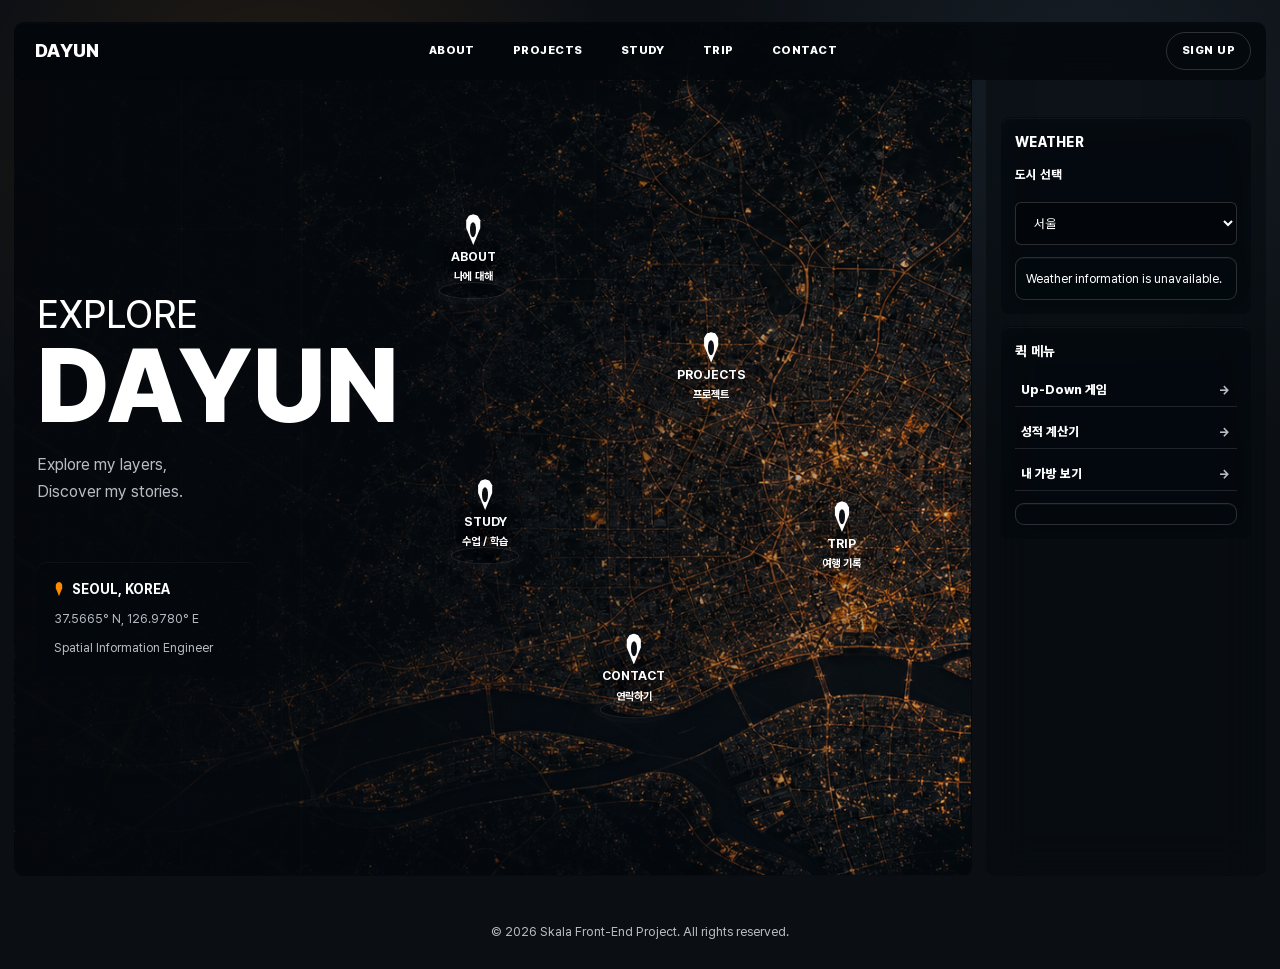
==== html/index.html @ 9f19bc85 "CSS 캐시 갱신 파라미터 추가" ====
<!DOCTYPE html>
<html lang="ko">
<head>
    <meta charset="UTF-8">
    <meta name="viewport" content="width=device-width, initial-scale=1.0">
    <link rel="stylesheet" href="../css/style.css?v=8799a0e">
    <script src="../script/upDown.js" defer></script>
    <script src="../script/grade.js" defer></script>
    <script src="../script/bag.js" defer></script>
    <script type="module" src="../script/realtimeInfo.js"></script>
    <script src="../script/navigation.js" defer></script>
    <title>Welcome SKALA | My Portal</title> <!-- 브라우저 타이틀 -->

</head>
<body class="home-page">

    <nav class="site-nav">
        <a href="index.html" class="brand" data-route>DAYUN</a>
        <div class="nav-center">
            <a href="myProfile.html" data-route>ABOUT</a>
            <a href="myHoliday.html" data-route>PROJECTS</a>
            <a href="myClass.html" data-route>STUDY</a>
            <a href="myTrip.html" data-route>TRIP</a>
            <a href="signUp.html" data-route>CONTACT</a>
        </div>
        <a href="signUp.html" class="signup-link" data-route>SIGN UP</a>
    </nav>

    <div class="portal-container explore-layout">
        <main class="explore-hero">
            <section class="hero-copy" aria-label="Explore DAYUN">
                <p class="kicker">EXPLORE</p>
                <h1>DAYUN</h1>
                <p class="welcome-text">Explore my layers,<br>Discover my stories.</p>
                <div class="location-card">
                    <strong>SEOUL, KOREA</strong>
                    <span>37.5665° N, 126.9780° E</span>
                    <small>Spatial Information Engineer</small>
                </div>
            </section>

            <section class="map-stage" aria-label="Navigation map">
                <a href="myProfile.html" class="map-pin pin-about" data-route>
                    <span class="pin-dot"></span>
                    <strong>ABOUT</strong>
                    <small>나에 대해</small>
                </a>
                <a href="myHoliday.html" class="map-pin pin-projects" data-route>
                    <span class="pin-dot"></span>
                    <strong>PROJECTS</strong>
                    <small>프로젝트</small>
                </a>
                <a href="myClass.html" class="map-pin pin-study" data-route>
                    <span class="pin-dot"></span>
                    <strong>STUDY</strong>
                    <small>수업 / 학습</small>
                </a>
                <a href="myTrip.html" class="map-pin pin-trip" data-route>
                    <span class="pin-dot"></span>
                    <strong>TRIP</strong>
                    <small>여행 기록</small>
                </a>
                <a href="signUp.html" class="map-pin pin-contact" data-route>
                    <span class="pin-dot"></span>
                    <strong>CONTACT</strong>
                    <small>연락하기</small>
                </a>
            </section>
        </main>

        <aside class="explore-panel">
            <section class="tool-section">
                <h2>WEATHER</h2>
                <label for="city-select">도시 선택</label>
                <select id="city-select">
                    <option value="seoul">서울</option>
                    <option value="busan">부산</option>
                    <option value="jeju">제주</option>
                </select>
                <div id="weather-box" class="mini-box">도시를 선택하면 날씨 정보가 표시됩니다.</div>
            </section>

            <section class="tool-section">
                <h2>퀵 메뉴</h2>
                <button type="button" id="startUpDown">Up-Down 게임</button>
                <button type="button" id="startGrade">성적 계산기</button>
                <button type="button" id="showBag">내 가방 보기</button>
                <div id="bag-box" class="mini-box"></div>
            </section>
        </aside>
    </div>

    <div class="route-overlay" id="routeOverlay" aria-hidden="true">
        <div class="radar">
            <span></span>
        </div>
        <p id="routeStatus">Locating...</p>
        <small>GPS 37.5665° N / 126.9780° E</small>
    </div>

    <!-- 푸터 영역 -->
    <footer>
        <p>© 2026 Skala Front-End Project. All rights reserved.</p>
    </footer>

</body>
</html>
---- css/style.css ----
@import url("../html/font/pretendard.css");

:root {
    --sk-red: #ea002c;
    --sk-orange: #ff7a00;
    --sk-deep: #2b1b1f;
    --sk-ink: #1f2937;
    --sk-muted: #64748b;
    --sk-bg: #f7f8fb;
    --sk-panel: #ffffff;
    --sk-line: #e5e7eb;
    --sk-soft-red: #fff1f3;
    --sk-soft-orange: #fff7ed;
    --shadow: 0 16px 35px rgba(31, 41, 55, 0.10);
}

/* Explore DAYUN theme */
:root {
    --bg: #0B0F14;
    --text: #FFFFFF;
    --muted: #B8BCC4;
    --accent: #FF8A00;
    --panel: rgba(10, 16, 22, 0.72);
    --line: rgba(255, 255, 255, 0.16);
    --soft-line: rgba(255, 255, 255, 0.08);
    --sk-red: #FF8A00;
    --sk-orange: #FF8A00;
    --sk-deep: #FFFFFF;
    --sk-ink: #FFFFFF;
    --sk-muted: #B8BCC4;
    --sk-bg: #0B0F14;
    --sk-panel: rgba(10, 16, 22, 0.82);
    --sk-line: rgba(255, 255, 255, 0.14);
    --sk-soft-red: rgba(255, 138, 0, 0.12);
    --sk-soft-orange: rgba(255, 138, 0, 0.08);
    --shadow: 0 24px 70px rgba(0, 0, 0, 0.42);
}

body {
    min-height: 100vh;
    color: var(--text);
    background:
        radial-gradient(circle at 22% 18%, rgba(255, 138, 0, 0.12), transparent 28%),
        radial-gradient(circle at 85% 10%, rgba(120, 160, 190, 0.10), transparent 28%),
        var(--bg);
}

body::before {
    content: "";
    position: fixed;
    inset: 0;
    z-index: -1;
    pointer-events: none;
    opacity: 0.32;
    background-image:
        linear-gradient(rgba(255, 255, 255, 0.035) 1px, transparent 1px),
        linear-gradient(90deg, rgba(255, 255, 255, 0.035) 1px, transparent 1px);
    background-size: 62px 62px;
    mask-image: radial-gradient(circle at center, black, transparent 78%);
}

header p,
.subtitle,
.section-desc,
.welcome-text,
.welcome-msg,
.profile-job,
.info-list,
.holiday-list p,
.shortcut-card p {
    color: var(--muted);
}

h1,
h2,
h3,
h4,
label,
.form-label,
legend {
    color: var(--text);
}

h1 {
    border-bottom-color: var(--accent);
    background: rgba(255, 255, 255, 0.04);
}

h2 {
    border-left-color: var(--accent);
    border-bottom-color: var(--line);
    background: rgba(255, 255, 255, 0.03);
}

a,
a:hover,
a:focus-visible {
    color: var(--accent);
}

main,
section,
form,
.card,
.container,
.table-container,
fieldset,
.info-box,
.result-card {
    color: var(--text);
    border-color: var(--line);
    background: var(--panel);
    backdrop-filter: blur(18px);
}

input[type="text"],
input[type="password"],
input[type="tel"],
select,
textarea {
    color: var(--text);
    border-color: var(--line);
    background: rgba(0, 0, 0, 0.28);
}

input::placeholder,
textarea::placeholder {
    color: rgba(184, 188, 196, 0.72);
}

input:focus,
select:focus,
textarea:focus,
a:focus-visible,
button:focus-visible {
    outline: 3px solid rgba(255, 138, 0, 0.26);
    border-color: var(--accent);
}

td,
.time-col,
.routine-ready,
.routine-review,
.lunch-break,
.dinner-break,
.sport-1,
.sport-2,
.sport-3,
.sport-4,
.sport-5,
.class-pro,
.class-web,
.class-py,
.class-obj,
.class-front,
.ai-class,
.study-night,
.result-list div,
.media-wrapper,
.trip-card,
.holiday-list li,
.mini-box {
    color: var(--text);
    border-color: var(--line);
    background: rgba(255, 255, 255, 0.055);
}

th,
.pw-toggle,
input[type="submit"],
.btn-home,
.tool-section button {
    background: linear-gradient(135deg, var(--accent), #ffb156);
}

input[type="reset"],
.back-btn,
.back-link a {
    color: var(--accent);
    border-color: rgba(255, 138, 0, 0.36);
    background: rgba(255, 255, 255, 0.04);
}

.home-page {
    overflow-x: hidden;
}

.home-page header {
    display: none;
}

.site-nav {
    position: fixed;
    top: 22px;
    left: 50%;
    z-index: 30;
    display: grid;
    grid-template-columns: auto 1fr auto;
    align-items: center;
    width: min(1200px, calc(100% - 32px));
    min-height: 64px;
    padding: 0 18px 0 24px;
    border: 1px solid var(--line);
    border-radius: 14px;
    background: rgba(5, 9, 13, 0.76);
    box-shadow: 0 18px 60px rgba(0, 0, 0, 0.38);
    backdrop-filter: blur(20px);
    transform: translateX(-50%);
}

.brand {
    color: var(--text);
    font-size: 1.35rem;
    font-weight: 850;
    letter-spacing: 0.02em;
}

.nav-center {
    display: flex;
    justify-content: center;
    gap: clamp(18px, 4vw, 48px);
}

.nav-center a,
.signup-link {
    color: var(--text);
    font-size: 0.82rem;
    font-weight: 850;
    letter-spacing: 0.04em;
}

.signup-link {
    padding: 10px 18px;
    border: 1px solid var(--line);
    border-radius: 999px;
}

.brand:hover,
.brand:focus-visible,
.nav-center a:hover,
.nav-center a:focus-visible,
.signup-link:hover,
.signup-link:focus-visible {
    color: var(--accent);
    text-decoration: none;
}

.explore-layout {
    width: min(1200px, calc(100% - 32px));
    min-height: calc(100vh - 48px);
    margin-top: 24px;
    display: grid;
    grid-template-columns: minmax(0, 1fr) 280px;
    gap: 18px;
    align-items: stretch;
}

.explore-hero {
    position: relative;
    display: grid;
    grid-template-columns: minmax(260px, 0.72fr) minmax(420px, 1fr);
    gap: 20px;
    min-height: 760px;
    margin-top: 0;
    padding: 112px 28px 28px;
    overflow: hidden;
    border: 1px solid var(--line);
    border-radius: 16px;
    background:
        linear-gradient(90deg, rgba(11, 15, 20, 0.98) 0%, rgba(11, 15, 20, 0.72) 42%, rgba(11, 15, 20, 0.18) 100%),
        radial-gradient(circle at 70% 52%, rgba(255, 138, 0, 0.28), transparent 18%),
        radial-gradient(circle at 58% 34%, rgba(255, 255, 255, 0.16), transparent 2px),
        radial-gradient(circle at 64% 58%, rgba(255, 255, 255, 0.14), transparent 2px),
        radial-gradient(circle at 82% 44%, rgba(255, 255, 255, 0.12), transparent 2px),
        linear-gradient(28deg, transparent 47%, rgba(255, 138, 0, 0.18) 48%, transparent 49%),
        linear-gradient(138deg, transparent 48%, rgba(255, 255, 255, 0.09) 49%, transparent 50%),
        #070b0f;
    box-shadow: var(--shadow);
}

.explore-hero::before {
    content: "";
    position: absolute;
    inset: 0;
    opacity: 0.38;
    background-image:
        linear-gradient(32deg, transparent 0 48%, rgba(255, 255, 255, 0.09) 49%, transparent 51%),
        linear-gradient(112deg, transparent 0 48%, rgba(255, 138, 0, 0.12) 49%, transparent 51%),
        radial-gradient(circle at 68% 52%, rgba(255, 138, 0, 0.18) 0 1px, transparent 2px);
    background-size: 180px 130px, 220px 160px, 28px 28px;
}

.hero-copy,
.map-stage {
    position: relative;
    z-index: 1;
}

.hero-copy {
    align-self: center;
}

.kicker {
    margin: 0 0 4px;
    color: var(--text);
    font-size: clamp(2rem, 4vw, 3.1rem);
    line-height: 1;
}

.hero-copy h1 {
    display: block;
    margin: 0 0 22px;
    padding: 0;
    font-size: clamp(4rem, 9vw, 7.3rem);
    line-height: 0.92;
    border: 0;
    background: transparent;
}

.hero-copy .welcome-text {
    margin-bottom: 76px;
    font-size: 1.2rem;
}

.location-card {
    display: grid;
    gap: 10px;
    width: min(260px, 100%);
    padding: 22px;
    border: 1px solid var(--line);
    border-radius: 10px;
    background: rgba(255, 255, 255, 0.055);
}

.location-card strong::before {
    content: "●";
    margin-right: 8px;
    color: var(--accent);
}

.location-card span,
.location-card small {
    color: var(--muted);
}

.map-stage {
    min-height: 610px;
}

.map-pin {
    position: absolute;
    display: grid;
    justify-items: center;
    gap: 4px;
    color: var(--text);
    text-align: center;
    transform: translate(-50%, -50%);
    transition: color 280ms ease, transform 280ms ease, filter 280ms ease;
}

.map-pin::after {
    content: "";
    width: 78px;
    height: 18px;
    margin-top: -8px;
    border: 1px solid currentColor;
    border-radius: 50%;
    opacity: 0.34;
    transform: scale(0.9);
    transition: transform 280ms ease, opacity 280ms ease;
}

.pin-dot {
    position: relative;
    width: 30px;
    height: 42px;
    border-radius: 50% 50% 50% 0;
    background: currentColor;
    transform: rotate(-45deg);
}

.pin-dot::before {
    content: "";
    position: absolute;
    inset: 10px;
    border-radius: 50%;
    background: var(--bg);
}

.map-pin strong,
.map-pin small {
    color: currentColor;
    text-shadow: 0 2px 16px rgba(0, 0, 0, 0.72);
}

.map-pin small {
    font-size: 0.78rem;
}

.map-pin:hover,
.map-pin:focus-visible,
.map-pin.is-active {
    color: var(--accent);
    text-decoration: none;
    filter: drop-shadow(0 0 18px rgba(255, 138, 0, 0.72));
    transform: translate(-50%, -50%) scale(1.08);
}

.map-pin:hover::after,
.map-pin:focus-visible::after,
.map-pin.is-active::after {
    opacity: 0.82;
    transform: scale(1.22);
    animation: pinRipple 900ms ease-out infinite;
}

.pin-about {
    left: 23%;
    top: 22%;
}

.pin-projects {
    left: 62%;
    top: 36%;
}

.pin-study {
    left: 24%;
    top: 56%;
}

.pin-trip {
    left: 82%;
    top: 58%;
}

.pin-contact {
    left: 48%;
    top: 76%;
}

.explore-panel {
    margin-top: 0;
    padding: 112px 18px 18px;
    border: 1px solid var(--line);
    border-radius: 16px;
    background: rgba(6, 11, 16, 0.62);
    box-shadow: var(--shadow);
    backdrop-filter: blur(22px);
}

.explore-panel .tool-section {
    margin-top: 0;
    margin-bottom: 14px;
    padding: 16px;
    border: 1px solid var(--line);
    border-radius: 12px;
    background: rgba(255, 255, 255, 0.045);
}

.explore-panel .tool-section h2 {
    border: 0;
    padding: 0;
    background: transparent;
}

.route-overlay {
    position: fixed;
    inset: 0;
    z-index: 100;
    display: grid;
    place-items: center;
    align-content: center;
    gap: 18px;
    color: var(--text);
    background: rgba(0, 0, 0, 0.96);
    opacity: 0;
    pointer-events: none;
    transition: opacity 220ms ease;
}

.route-overlay.is-visible {
    opacity: 1;
    pointer-events: auto;
}

.radar {
    position: relative;
    width: 156px;
    height: 156px;
    border: 1px solid rgba(255, 255, 255, 0.18);
    border-radius: 50%;
    background:
        radial-gradient(circle, var(--accent) 0 4px, transparent 5px),
        repeating-radial-gradient(circle, transparent 0 25px, rgba(255, 255, 255, 0.18) 26px 27px);
}

.radar span {
    position: absolute;
    inset: 50% 50% auto auto;
    width: 70px;
    height: 2px;
    background: linear-gradient(90deg, var(--accent), transparent);
    transform-origin: left center;
    animation: radarSpin 900ms linear infinite;
}

.route-overlay p {
    margin: 0;
    font-size: 1.2rem;
    font-weight: 850;
}

.route-overlay small {
    color: var(--muted);
}

@keyframes pinRipple {
    0% {
        box-shadow: 0 0 0 0 rgba(255, 138, 0, 0.46);
    }
    100% {
        box-shadow: 0 0 0 18px rgba(255, 138, 0, 0);
    }
}

@keyframes radarSpin {
    to {
        transform: rotate(360deg);
    }
}

@media (max-width: 960px) {
    .site-nav {
        position: static;
        margin: 14px auto;
        transform: none;
        grid-template-columns: 1fr;
        gap: 14px;
        text-align: center;
    }

    .nav-center {
        flex-wrap: wrap;
        gap: 12px 24px;
    }

    .signup-link {
        justify-self: center;
    }

    .explore-layout {
        grid-template-columns: 1fr;
        margin-top: 14px;
    }

    .explore-hero {
        grid-template-columns: 1fr;
        min-height: 780px;
        padding-top: 42px;
    }

    .map-stage {
        min-height: 420px;
    }

    .explore-panel {
        padding-top: 18px;
    }
}

@media (max-width: 640px) {
    .explore-layout {
        width: min(100% - 24px, 1200px);
    }

    .explore-hero {
        padding: 28px 18px;
    }

    .hero-copy .welcome-text {
        margin-bottom: 32px;
    }

    .map-stage {
        min-height: 520px;
    }

    .pin-about {
        left: 30%;
        top: 16%;
    }

    .pin-projects {
        left: 68%;
        top: 30%;
    }

    .pin-study {
        left: 28%;
        top: 50%;
    }

    .pin-trip {
        left: 72%;
        top: 62%;
    }

    .pin-contact {
        left: 48%;
        top: 82%;
    }
}

* {
    box-sizing: border-box;
}

body {
    margin: 0;
    padding: 0;
    font-family: "Pretendard", "Noto Sans KR", Arial, sans-serif;
    line-height: 1.7;
    color: var(--sk-ink);
    background:
        linear-gradient(135deg, rgba(234, 0, 44, 0.08), rgba(255, 122, 0, 0.08)),
        var(--sk-bg);
}

header,
main,
form,
.container,
.table-container,
.portal-container {
    width: min(1120px, calc(100% - 40px));
    margin-left: auto;
    margin-right: auto;
}

header {
    padding: 40px 0 22px;
    text-align: center;
}

header p,
.subtitle,
.section-desc,
.welcome-text,
.welcome-msg {
    color: var(--sk-muted);
    font-size: 1.03rem;
}

h1,
h2 {
    color: var(--sk-deep);
    letter-spacing: 0;
}

h1 {
    display: inline-block;
    margin: 24px 0 10px;
    padding: 14px 24px;
    font-size: clamp(2rem, 4vw, 3.25rem);
    font-weight: 850;
    line-height: 1.2;
    border-bottom: 5px solid var(--sk-red);
    border-radius: 8px 8px 0 0;
    background: linear-gradient(90deg, var(--sk-soft-red), var(--sk-soft-orange));
}

h2 {
    margin: 0 0 18px;
    padding: 12px 16px;
    font-size: clamp(1.35rem, 2.5vw, 1.9rem);
    font-weight: 800;
    border-left: 7px solid var(--sk-orange);
    border-bottom: 1px solid var(--sk-line);
    background: #fff;
    border-radius: 6px;
}

h3,
h4 {
    color: var(--sk-deep);
}

h4 {
    margin: 0 0 10px;
    font-size: 0.95rem;
}

a {
    color: var(--sk-red);
    font-weight: 700;
    text-decoration: none;
    transition: color 0.2s ease, background-color 0.2s ease, transform 0.2s ease;
}

a:hover {
    color: #c40025;
    text-decoration: underline;
}

img,
video {
    max-width: 100%;
    display: block;
}

main,
section,
form,
.card,
.container,
.table-container,
fieldset,
.info-box {
    background: var(--sk-panel);
    border: 1px solid var(--sk-line);
    border-radius: 8px;
    box-shadow: var(--shadow);
}

main,
form,
.container {
    margin-top: 24px;
    padding: 28px;
}

section {
    margin-bottom: 24px;
    padding: 24px;
}

ul,
ol,
dl {
    padding-left: 24px;
}

li + li,
dd + dt {
    margin-top: 8px;
}

footer {
    margin-top: 36px;
    padding: 24px;
    color: var(--sk-muted);
    text-align: center;
}

.portal-container {
    display: grid;
    grid-template-columns: 220px minmax(0, 1fr) 260px;
    gap: 20px;
    align-items: start;
}

.card {
    padding: 22px;
}

nav.card {
    position: sticky;
    top: 20px;
}

nav.card a {
    display: block;
    margin: 10px 0;
    padding: 10px 12px;
    color: var(--sk-ink);
    border: 1px solid var(--sk-line);
    border-radius: 6px;
    background: #fff;
}

nav.card a:hover,
.shortcut-card:hover,
.back-btn:hover,
.btn-home:hover,
.back-link a:hover {
    color: var(--sk-red);
    text-decoration: none;
    background: var(--sk-soft-red);
    transform: translateY(-2px);
}

.shortcut-grid {
    display: grid;
    grid-template-columns: repeat(auto-fit, minmax(210px, 1fr));
    gap: 14px;
    margin-top: 22px;
}

.shortcut-card {
    display: block;
    min-height: 150px;
    padding: 18px;
    color: var(--sk-ink);
    border: 1px solid var(--sk-line);
    border-radius: 8px;
    background: linear-gradient(180deg, #fff, #fff8f2);
}

.shortcut-card p,
.profile-job,
.info-list {
    color: var(--sk-muted);
}

.profile-section {
    text-align: center;
}

.profile-avatar {
    width: 76px;
    height: 76px;
    margin: 0 auto 12px;
    display: grid;
    place-items: center;
    font-size: 2.1rem;
    border-radius: 50%;
    background: linear-gradient(135deg, var(--sk-red), var(--sk-orange));
}

.profile-name {
    margin-bottom: 4px;
}

.table-container {
    margin-top: 24px;
    padding: 14px;
    overflow-x: auto;
}

table {
    width: 100%;
    min-width: 900px;
    border-collapse: collapse;
    overflow: hidden;
    border-radius: 8px;
}

th,
td {
    padding: 14px 12px;
    border: 1px solid var(--sk-line);
    text-align: center;
    vertical-align: middle;
}

th {
    color: #fff;
    background: linear-gradient(135deg, var(--sk-red), var(--sk-orange));
}

td {
    background: #fff;
}

.time-col {
    color: var(--sk-deep);
    background: #fff7ed;
}

.class-pro,
.class-web,
.class-py,
.class-obj,
.class-front,
.ai-class,
.study-night {
    color: var(--sk-deep);
    font-weight: 800;
    background: #fff1f3;
}

.routine-ready,
.routine-review,
.lunch-break,
.dinner-break,
.sport-1,
.sport-2,
.sport-3,
.sport-4,
.sport-5 {
    background: #f8fafc;
}

.media-wrapper {
    margin-top: 14px;
    overflow: hidden;
    border: 1px solid var(--sk-line);
    border-radius: 8px;
    background: #f8fafc;
}

.media-wrapper img,
.media-wrapper video,
.media-wrapper audio {
    width: 100%;
}

.media-wrapper audio {
    padding: 16px;
}

.trip-card {
    margin: 14px 0;
    padding: 16px;
    border: 1px solid rgba(234, 0, 44, 0.18);
    border-radius: 8px;
    background: #fff8f2;
}

fieldset {
    margin: 0 0 22px;
    padding: 22px;
}

legend {
    padding: 0 10px;
    color: var(--sk-red);
    font-weight: 850;
}

.form-group {
    margin-bottom: 18px;
}

label {
    display: block;
    margin-bottom: 8px;
    color: var(--sk-deep);
    font-weight: 750;
}

.form-label {
    display: block;
    margin-bottom: 8px;
    color: var(--sk-deep);
    font-weight: 750;
}

input,
select,
textarea,
button {
    font: inherit;
}

input[type="text"],
input[type="password"],
input[type="tel"],
select,
textarea {
    width: 100%;
    padding: 12px 14px;
    color: var(--sk-ink);
    border: 1px solid #cbd5e1;
    border-radius: 6px;
    background: #fff;
}

textarea {
    min-height: 120px;
    resize: vertical;
}

#customDomain {
    display: none;
    margin-top: 8px;
}

input:focus,
select:focus,
textarea:focus {
    outline: 3px solid rgba(234, 0, 44, 0.14);
    border-color: var(--sk-red);
}

.pw-container,
.email-container,
.btn-group,
.agreement-group {
    display: flex;
    gap: 10px;
    align-items: center;
}

.choice-group {
    display: flex;
    flex-wrap: wrap;
    gap: 12px;
}

.choice-group label,
.agreement-group label {
    display: inline-flex;
    align-items: center;
    gap: 6px;
    margin-bottom: 0;
    color: var(--sk-ink);
    font-weight: 650;
}

.choice-group input,
.agreement-group input {
    accent-color: var(--sk-red);
}

.email-at {
    color: var(--sk-muted);
    font-weight: 800;
}

.pw-toggle,
input[type="submit"],
input[type="reset"],
.back-btn,
.btn-home,
.back-link a {
    display: inline-flex;
    align-items: center;
    justify-content: center;
    min-height: 44px;
    padding: 10px 18px;
    border: 0;
    border-radius: 6px;
    cursor: pointer;
    font-weight: 850;
}

.pw-toggle,
input[type="submit"],
.btn-home {
    color: #fff;
    background: linear-gradient(135deg, var(--sk-red), var(--sk-orange));
}

input[type="reset"],
.back-btn,
.back-link a {
    color: var(--sk-red);
    background: #fff;
    border: 1px solid rgba(234, 0, 44, 0.28);
}

.back-btn,
.btn-home,
.back-link {
    margin: 26px auto;
}

.back-btn,
.btn-home {
    width: fit-content;
}

.back-link {
    width: min(1120px, calc(100% - 40px));
    text-align: center;
}

.container {
    max-width: 760px;
    text-align: center;
}

.icon-wrapper {
    width: 96px;
    height: 96px;
    margin: 10px auto 18px;
    display: grid;
    place-items: center;
    border-radius: 50%;
    background: linear-gradient(135deg, var(--sk-red), var(--sk-orange));
}

.icon-wrapper svg {
    width: 52px;
    height: 52px;
    fill: #fff;
}

.sparkle {
    display: none;
}

.info-box {
    margin: 24px 0;
    padding: 20px;
    text-align: left;
    background: #fff8f2;
}

.tool-section {
    margin-top: 22px;
    padding-top: 18px;
    border-top: 1px solid var(--sk-line);
}

.tool-section h2 {
    margin-bottom: 12px;
    padding: 8px 10px;
    font-size: 1.05rem;
}

.tool-section button,
.tool-section select {
    width: 100%;
    margin-top: 8px;
}

.tool-section button {
    min-height: 40px;
    color: #fff;
    border: 0;
    border-radius: 6px;
    cursor: pointer;
    font-weight: 800;
    background: linear-gradient(135deg, var(--sk-red), var(--sk-orange));
}

.mini-box {
    margin-top: 12px;
    padding: 12px;
    color: var(--sk-ink);
    border: 1px solid var(--sk-line);
    border-radius: 6px;
    background: #f8fafc;
}

.mini-box p {
    margin: 4px 0;
}

.result-card {
    margin: 24px 0;
    padding: 22px;
    text-align: left;
    border: 1px solid var(--sk-line);
    border-radius: 8px;
    background: #fff;
}

.result-list {
    display: grid;
    gap: 12px;
    padding-left: 0;
}

.result-list div {
    display: grid;
    grid-template-columns: 150px minmax(0, 1fr);
    gap: 12px;
    padding: 12px;
    border-radius: 6px;
    background: #f8fafc;
}

.result-list dt {
    color: var(--sk-deep);
    font-weight: 850;
}

.result-list dd {
    margin: 0;
    color: var(--sk-ink);
}

.holiday-list {
    display: grid;
    gap: 14px;
    padding-left: 24px;
}

.holiday-list li {
    padding: 16px;
    border: 1px solid var(--sk-line);
    border-radius: 8px;
    background: linear-gradient(180deg, #fff, #fff8f2);
}

.holiday-list p {
    margin-bottom: 0;
    color: var(--sk-muted);
}

@media (max-width: 920px) {
    .portal-container {
        grid-template-columns: 1fr;
    }

    nav.card {
        position: static;
    }
}

@media (max-width: 640px) {
    header,
    main,
    form,
    .container,
    .table-container,
    .portal-container,
    .back-link {
        width: min(100% - 24px, 1120px);
    }

    h1 {
        padding: 12px 16px;
        font-size: 2rem;
    }

    main,
    form,
    .container,
    section,
    .card,
    fieldset {
        padding: 18px;
    }

    .pw-container,
    .email-container,
    .btn-group {
        flex-direction: column;
        align-items: stretch;
    }

    .result-list div {
        grid-template-columns: 1fr;
    }
}

/* Final Explore DAYUN overrides */
body {
    min-height: 100vh;
    color: var(--text);
    background:
        radial-gradient(circle at 22% 18%, rgba(255, 138, 0, 0.12), transparent 28%),
        radial-gradient(circle at 85% 10%, rgba(120, 160, 190, 0.10), transparent 28%),
        var(--bg);
}

body::before {
    content: "";
    position: fixed;
    inset: 0;
    z-index: -1;
    pointer-events: none;
    opacity: 0.32;
    background-image:
        linear-gradient(rgba(255, 255, 255, 0.035) 1px, transparent 1px),
        linear-gradient(90deg, rgba(255, 255, 255, 0.035) 1px, transparent 1px);
    background-size: 62px 62px;
    mask-image: radial-gradient(circle at center, black, transparent 78%);
}

header p,
.subtitle,
.section-desc,
.welcome-text,
.welcome-msg,
.profile-job,
.info-list,
.holiday-list p,
.shortcut-card p {
    color: var(--muted);
}

h1,
h2,
h3,
h4,
label,
.form-label,
legend {
    color: var(--text);
}

h1 {
    border-bottom-color: var(--accent);
    background: rgba(255, 255, 255, 0.04);
}

h2 {
    border-left-color: var(--accent);
    border-bottom-color: var(--line);
    background: rgba(255, 255, 255, 0.03);
}

a,
a:hover,
a:focus-visible {
    color: var(--accent);
}

main,
section,
form,
.card,
.container,
.table-container,
fieldset,
.info-box,
.result-card {
    color: var(--text);
    border-color: var(--line);
    background: var(--panel);
    backdrop-filter: blur(18px);
}

input[type="text"],
input[type="password"],
input[type="tel"],
select,
textarea {
    color: var(--text);
    border-color: var(--line);
    background: rgba(0, 0, 0, 0.28);
}

input::placeholder,
textarea::placeholder {
    color: rgba(184, 188, 196, 0.72);
}

input:focus,
select:focus,
textarea:focus,
a:focus-visible,
button:focus-visible {
    outline: 3px solid rgba(255, 138, 0, 0.26);
    border-color: var(--accent);
}

td,
.time-col,
.routine-ready,
.routine-review,
.lunch-break,
.dinner-break,
.sport-1,
.sport-2,
.sport-3,
.sport-4,
.sport-5,
.class-pro,
.class-web,
.class-py,
.class-obj,
.class-front,
.ai-class,
.study-night,
.result-list div,
.media-wrapper,
.trip-card,
.holiday-list li,
.mini-box {
    color: var(--text);
    border-color: var(--line);
    background: rgba(255, 255, 255, 0.055);
}

.choice-group label,
.agreement-group label {
    color: var(--text);
}

th,
.pw-toggle,
input[type="submit"],
.btn-home,
.tool-section button {
    background: linear-gradient(135deg, var(--accent), #ffb156);
}

input[type="reset"],
.back-btn,
.back-link a {
    color: var(--accent);
    border-color: rgba(255, 138, 0, 0.36);
    background: rgba(255, 255, 255, 0.04);
}

.result-list dd,
.holiday-list p,
.mini-box p {
    color: var(--muted);
}

/* Responsive repair for the Explore DAYUN hub */
.home-page .site-nav {
    width: min(1180px, calc(100% - 28px));
}

.portal-container.explore-layout {
    width: min(1180px, calc(100% - 28px));
    display: grid;
    grid-template-columns: minmax(0, 1fr) minmax(260px, 300px);
    gap: 18px;
    align-items: stretch;
    margin-top: 24px;
}

.explore-layout .explore-hero {
    width: 100%;
    min-width: 0;
    display: grid;
    grid-template-columns: minmax(220px, 0.58fr) minmax(360px, 1fr);
    min-height: clamp(620px, 82vh, 760px);
    background:
        linear-gradient(90deg, rgba(11, 15, 20, 0.96) 0%, rgba(11, 15, 20, 0.72) 38%, rgba(11, 15, 20, 0.2) 100%),
        url("../html/media/explore-map.svg") center / cover no-repeat;
}

.explore-hero .hero-copy,
.explore-hero .map-stage {
    margin: 0;
    padding: 0;
    border: 0;
    box-shadow: none;
    background: transparent;
    backdrop-filter: none;
}

.explore-panel {
    min-width: 0;
}

.map-stage {
    width: 100%;
    min-width: 0;
}

.map-pin {
    width: max-content;
    max-width: 116px;
}

@media (max-width: 1120px) {
    .portal-container.explore-layout {
        grid-template-columns: 1fr;
    }

    .explore-layout .explore-hero {
        grid-template-columns: minmax(220px, 0.5fr) minmax(330px, 1fr);
        min-height: 680px;
        padding-top: 104px;
    }

    .explore-panel {
        padding-top: 18px;
        display: grid;
        grid-template-columns: repeat(2, minmax(0, 1fr));
        gap: 14px;
    }
}

@media (max-width: 760px) {
    .home-page .site-nav {
        position: static;
        width: min(100% - 24px, 1180px);
        margin: 12px auto;
        grid-template-columns: 1fr;
        gap: 12px;
        padding: 16px;
        text-align: center;
        transform: none;
    }

    .nav-center {
        flex-wrap: wrap;
        gap: 10px 18px;
    }

    .signup-link {
        justify-self: center;
    }

    .portal-container.explore-layout {
        width: min(100% - 24px, 1180px);
        margin-top: 12px;
    }

    .explore-layout .explore-hero {
        grid-template-columns: 1fr;
        min-height: auto;
        padding: 28px 18px 34px;
    }

    .hero-copy {
        min-height: 310px;
    }

    .hero-copy h1 {
        font-size: clamp(3.4rem, 18vw, 5.4rem);
    }

    .hero-copy .welcome-text {
        margin-bottom: 28px;
    }

    .map-stage {
        min-height: 470px;
    }

    .explore-panel {
        grid-template-columns: 1fr;
    }

    .pin-about {
        left: 28%;
        top: 14%;
    }

    .pin-projects {
        left: 68%;
        top: 28%;
    }

    .pin-study {
        left: 28%;
        top: 50%;
    }

    .pin-trip {
        left: 72%;
        top: 62%;
    }

    .pin-contact {
        left: 48%;
        top: 82%;
    }
}

@media (max-width: 420px) {
    .nav-center a,
    .signup-link {
        font-size: 0.76rem;
    }

    .map-stage {
        min-height: 520px;
    }

    .map-pin {
        transform: translate(-50%, -50%) scale(0.92);
    }

    .map-pin:hover,
    .map-pin:focus-visible,
    .map-pin.is-active {
        transform: translate(-50%, -50%) scale(1);
    }
}

/* Closer visual match to the reference dashboard */
.portal-container.explore-layout {
    width: min(1480px, calc(100% - 28px));
    grid-template-columns: minmax(0, 1fr) 320px;
}

.home-page .site-nav {
    width: min(1480px, calc(100% - 28px));
    min-height: 72px;
    border-radius: 10px;
    background: rgba(3, 8, 12, 0.72);
}

.explore-layout .explore-hero {
    min-height: clamp(720px, 84vh, 860px);
    border-radius: 10px;
    grid-template-columns: minmax(280px, 0.54fr) minmax(520px, 1fr);
    background:
        linear-gradient(90deg, rgba(5, 8, 12, 0.96) 0%, rgba(5, 8, 12, 0.72) 34%, rgba(5, 8, 12, 0.18) 100%),
        url("../html/media/explore-map.png") center / cover no-repeat;
}

.explore-hero::before {
    opacity: 0.12;
}

.hero-copy h1 {
    font-size: clamp(5.2rem, 10vw, 8.8rem);
    letter-spacing: 0;
}

.kicker {
    font-size: clamp(2.15rem, 3.6vw, 3.4rem);
    font-weight: 450;
}

.location-card,
.explore-panel .tool-section,
.mini-box {
    border-radius: 9px;
    background: rgba(5, 10, 15, 0.58);
    box-shadow: inset 0 1px 0 rgba(255, 255, 255, 0.04);
}

.map-pin {
    gap: 2px;
    font-size: 0.9rem;
}

.pin-dot {
    width: 26px;
    height: 36px;
}

.pin-dot::before {
    inset: 9px;
}

.map-pin::after {
    width: 92px;
    height: 22px;
    border-color: rgba(255, 255, 255, 0.32);
    box-shadow:
        0 0 0 6px rgba(255, 255, 255, 0.04),
        0 0 0 12px rgba(255, 255, 255, 0.025);
}

.map-pin:hover::after,
.map-pin:focus-visible::after,
.map-pin.is-active::after {
    border-color: var(--accent);
}

.pin-about {
    left: 20%;
    top: 19%;
}

.pin-projects {
    left: 60%;
    top: 35%;
}

.pin-study {
    left: 22%;
    top: 55%;
}

.pin-trip {
    left: 82%;
    top: 58%;
}

.pin-contact {
    left: 47%;
    top: 76%;
}

.explore-panel {
    border-radius: 10px;
    background: rgba(5, 10, 15, 0.52);
}

.explore-panel .tool-section h2 {
    font-size: 0.98rem;
    letter-spacing: 0.02em;
}

.tool-section button {
    color: var(--text);
    border: 1px solid rgba(255, 255, 255, 0.14);
    background: rgba(255, 255, 255, 0.04);
}

.tool-section button:hover,
.tool-section button:focus-visible {
    color: var(--accent);
    border-color: rgba(255, 138, 0, 0.48);
    background: rgba(255, 138, 0, 0.08);
}

@media (max-width: 1180px) {
    .portal-container.explore-layout {
        grid-template-columns: 1fr;
    }

    .explore-layout .explore-hero {
        grid-template-columns: minmax(240px, 0.5fr) minmax(380px, 1fr);
    }

    .explore-panel {
        display: grid;
        grid-template-columns: repeat(2, minmax(0, 1fr));
        gap: 14px;
        padding: 18px;
    }
}

/* Requested detail tuning */
.home-page .site-nav,
.explore-layout .explore-hero,
.explore-panel,
.location-card,
.explore-panel .tool-section {
    border-color: transparent;
}

.home-page .site-nav,
.explore-layout .explore-hero,
.explore-panel {
    box-shadow: none;
}

.explore-layout .explore-hero {
    background:
        linear-gradient(90deg, rgba(5, 8, 12, 0.96) 0%, rgba(5, 8, 12, 0.68) 34%, rgba(5, 8, 12, 0.12) 100%),
        url("../html/media/explore-map-lower-river.png") center / cover no-repeat;
}

.kicker {
    font-size: clamp(1.53rem, 2.7vw, 2.3rem);
}

.hero-copy h1 {
    font-size: clamp(3.73rem, 7.29vw, 6.2rem);
}

.pin-dot {
    width: 20px;
    height: 29px;
    border-radius: 14px 14px 14px 14px;
    transform: none;
    clip-path: polygon(50% 100%, 18% 45%, 18% 20%, 30% 6%, 50% 0, 70% 6%, 82% 20%, 82% 45%);
}

.pin-dot::before {
    inset: 7px 6px 13px;
    transform: none;
}

.map-pin {
    font-size: 0.7rem;
}

.map-pin small {
    font-size: 0.61rem;
}

.map-pin::after {
    width: 67px;
    height: 15px;
}

.location-card strong::before {
    content: "";
    display: inline-block;
    width: 10px;
    height: 14px;
    margin-right: 8px;
    background: var(--accent);
    clip-path: polygon(50% 100%, 18% 45%, 18% 20%, 30% 6%, 50% 0, 70% 6%, 82% 20%, 82% 45%);
    vertical-align: -2px;
}

.weather-current {
    display: flex;
    align-items: center;
    gap: 12px;
    margin-bottom: 10px;
}

.weather-current span {
    font-size: 2rem;
    line-height: 1;
}

.weather-current strong {
    color: var(--text);
    font-size: 1.45rem;
}

.mini-box p {
    display: flex;
    justify-content: space-between;
    gap: 14px;
}

.explore-panel .tool-section:nth-of-type(2) button {
    display: flex;
    justify-content: space-between;
    align-items: center;
    border: 0;
    border-radius: 0;
    border-bottom: 1px solid rgba(255, 255, 255, 0.11);
    background: transparent;
}

.explore-panel .tool-section:nth-of-type(2) button::after {
    content: "→";
    color: var(--muted);
}

.explore-panel .tool-section:nth-of-type(2) button:hover::after,
.explore-panel .tool-section:nth-of-type(2) button:focus-visible::after {
    color: var(--accent);
}

@media (max-width: 820px) {
    .explore-layout .explore-hero {
        grid-template-columns: 1fr;
        min-height: auto;
        background-position: 62% center;
    }

    .map-stage {
        min-height: 520px;
    }

    .explore-panel {
        grid-template-columns: 1fr;
    }
}

/* Reference mockup proportion pass: reduce the visual scale */
.home-page .site-nav {
    min-height: 58px;
    padding: 0 14px 0 20px;
}

.brand {
    font-size: 1.15rem;
}

.nav-center {
    gap: clamp(18px, 3.4vw, 38px);
}

.nav-center a,
.signup-link {
    font-size: 0.72rem;
}

.signup-link {
    padding: 8px 15px;
}

.portal-container.explore-layout {
    gap: 14px;
    grid-template-columns: minmax(0, 1fr) 280px;
}

.explore-layout .explore-hero {
    min-height: clamp(610px, 78vh, 730px);
    grid-template-columns: minmax(250px, 0.5fr) minmax(500px, 1fr);
    padding: 92px 22px 22px;
}

.kicker {
    font-size: clamp(1.7rem, 3vw, 2.55rem);
}

.hero-copy h1 {
    margin-bottom: 18px;
    font-size: clamp(4.15rem, 8.1vw, 6.9rem);
}

.hero-copy .welcome-text {
    margin-bottom: 56px;
    font-size: 1.02rem;
    line-height: 1.65;
}

.location-card {
    width: min(220px, 100%);
    padding: 16px;
    gap: 7px;
    font-size: 0.86rem;
}

.location-card small,
.location-card span {
    font-size: 0.78rem;
}

.map-stage {
    min-height: 520px;
}

.map-pin {
    max-width: 104px;
    font-size: 0.78rem;
    gap: 1px;
}

.map-pin small {
    font-size: 0.68rem;
}

.pin-dot {
    width: 22px;
    height: 31px;
}

.pin-dot::before {
    inset: 8px;
}

.map-pin::after {
    width: 74px;
    height: 17px;
    margin-top: -7px;
}

.explore-panel {
    padding: 92px 14px 14px;
}

.explore-panel .tool-section {
    padding: 13px;
    margin-bottom: 12px;
}

.explore-panel .tool-section h2 {
    margin-bottom: 10px;
    font-size: 0.86rem;
}

.tool-section label,
.tool-section select,
.tool-section button,
.mini-box {
    font-size: 0.78rem;
}

.tool-section button {
    min-height: 34px;
}

.mini-box {
    padding: 10px;
}

footer {
    margin-top: 18px;
    padding: 14px;
    font-size: 0.8rem;
}

@media (max-width: 1180px) {
    .portal-container.explore-layout {
        grid-template-columns: 1fr;
    }

    .explore-layout .explore-hero {
        grid-template-columns: minmax(230px, 0.48fr) minmax(360px, 1fr);
        min-height: 650px;
    }

    .explore-panel {
        padding: 14px;
    }
}
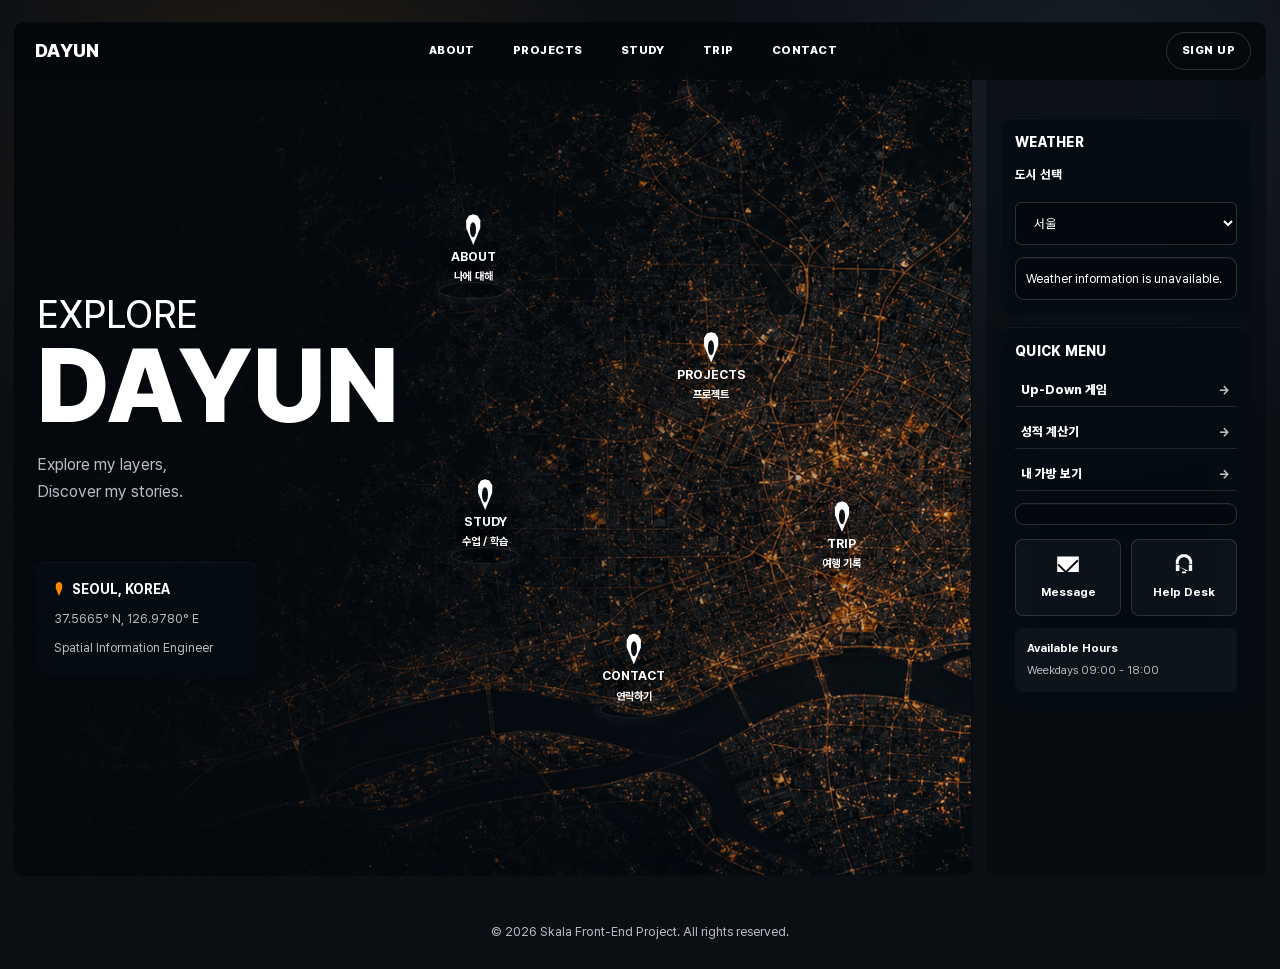
==== commit 40572c23: "Explore DAYUN 핀 배경 패널 세부 수정" ====
--- a/html/index.html
+++ b/html/index.html
@@ -3,7 +3,7 @@
 <head>
     <meta charset="UTF-8">
     <meta name="viewport" content="width=device-width, initial-scale=1.0">
-    <link rel="stylesheet" href="../css/style.css?v=8799a0e">
+    <link rel="stylesheet" href="../css/style.css?v=detail-20260716">
     <script src="../script/upDown.js" defer></script>
     <script src="../script/grade.js" defer></script>
     <script src="../script/bag.js" defer></script>
@@ -81,11 +81,25 @@
             </section>
 
             <section class="tool-section">
-                <h2>퀵 메뉴</h2>
+                <h2>QUICK MENU</h2>
                 <button type="button" id="startUpDown">Up-Down 게임</button>
                 <button type="button" id="startGrade">성적 계산기</button>
                 <button type="button" id="showBag">내 가방 보기</button>
                 <div id="bag-box" class="mini-box"></div>
+                <div class="support-actions">
+                    <a href="signUp.html" class="support-link" data-route aria-label="Leave a message">
+                        <span class="support-icon mail-icon"></span>
+                        <span>Message</span>
+                    </a>
+                    <a href="#support-hours" class="support-link" aria-label="Customer center hours">
+                        <span class="support-icon headset-icon"></span>
+                        <span>Help Desk</span>
+                    </a>
+                </div>
+                <div id="support-hours" class="support-hours">
+                    <strong>Available Hours</strong>
+                    <span>Weekdays 09:00 - 18:00</span>
+                </div>
             </section>
         </aside>
     </div>
--- a/css/style.css
+++ b/css/style.css
@@ -1701,6 +1701,124 @@
     }
 }
 
+/* Detail pass: diagonal river map, compact pins, outlined dark panels */
+.explore-layout .explore-hero {
+    background:
+        linear-gradient(90deg, rgba(5, 8, 12, 0.96) 0%, rgba(5, 8, 12, 0.64) 32%, rgba(5, 8, 12, 0.1) 100%),
+        url("../html/media/explore-map-diagonal-river.png") center / cover no-repeat;
+}
+
+.pin-dot {
+    width: 18px;
+    height: 23px;
+    border-radius: 50% 50% 50% 0;
+    transform: rotate(-45deg);
+    clip-path: none;
+}
+
+.pin-dot::before {
+    inset: 6px;
+    border-radius: 50%;
+    transform: none;
+}
+
+.map-pin {
+    font-size: 0.69rem;
+}
+
+.map-pin::after {
+    width: 62px;
+    height: 13px;
+}
+
+.location-card,
+.explore-panel .tool-section {
+    border: 1px solid rgba(255, 255, 255, 0.18);
+    border-radius: 9px;
+    background: rgba(6, 13, 21, 0.72);
+}
+
+.explore-panel .tool-section {
+    box-shadow: inset 0 1px 0 rgba(255, 255, 255, 0.04);
+}
+
+.support-actions {
+    display: grid;
+    grid-template-columns: 1fr 1fr;
+    gap: 10px;
+    margin-top: 14px;
+}
+
+.support-link {
+    display: grid;
+    justify-items: center;
+    gap: 7px;
+    padding: 12px 8px;
+    color: var(--text);
+    border: 1px solid rgba(255, 255, 255, 0.13);
+    border-radius: 8px;
+    background: rgba(255, 255, 255, 0.035);
+    font-size: 0.72rem;
+}
+
+.support-link:hover,
+.support-link:focus-visible {
+    color: var(--accent);
+    text-decoration: none;
+    border-color: rgba(255, 138, 0, 0.5);
+    background: rgba(255, 138, 0, 0.08);
+}
+
+.support-icon {
+    width: 24px;
+    height: 24px;
+    display: block;
+    background: currentColor;
+}
+
+.mail-icon {
+    clip-path: polygon(5% 18%, 95% 18%, 95% 82%, 5% 82%);
+    position: relative;
+}
+
+.mail-icon::before {
+    content: "";
+    position: absolute;
+    inset: 5px 3px 7px;
+    border-left: 2px solid var(--bg);
+    border-bottom: 2px solid var(--bg);
+    transform: rotate(-45deg);
+}
+
+.headset-icon {
+    clip-path: polygon(16% 50%, 16% 35%, 24% 18%, 40% 8%, 60% 8%, 76% 18%, 84% 35%, 84% 50%, 72% 50%, 72% 38%, 66% 27%, 56% 21%, 44% 21%, 34% 27%, 28% 38%, 28% 50%, 16% 50%, 16% 78%, 31% 78%, 31% 53%, 17% 53%, 69% 78%, 84% 78%, 84% 53%, 70% 53%, 70% 78%, 58% 78%, 58% 88%, 42% 88%, 42% 80%, 58% 80%, 58% 78%);
+}
+
+.support-hours {
+    margin-top: 12px;
+    padding: 11px 12px;
+    border-radius: 8px;
+    background: rgba(255, 255, 255, 0.035);
+    color: var(--muted);
+    font-size: 0.72rem;
+}
+
+.support-hours strong,
+.support-hours span {
+    display: block;
+}
+
+.support-hours strong {
+    color: var(--text);
+    margin-bottom: 3px;
+}
+
+@media (max-width: 420px) {
+    .support-actions {
+        grid-template-columns: 1fr;
+    }
+}
+
 /* Requested detail tuning */
 .home-page .site-nav,
 .explore-layout .explore-hero,
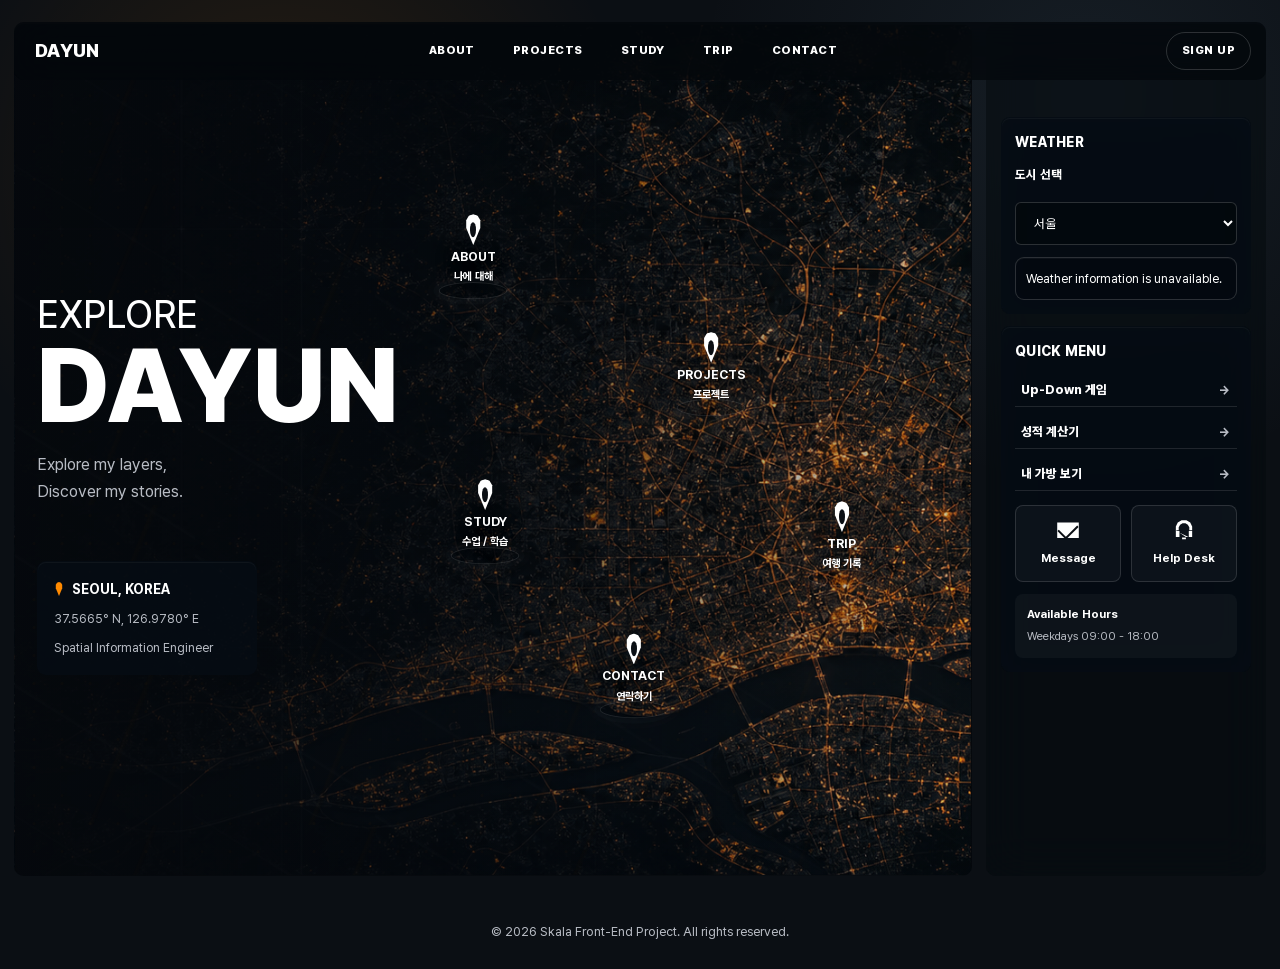
==== commit 395e021b: "Explore DAYUN 배경 핀 가방 날씨 수정" ====
--- a/html/index.html
+++ b/html/index.html
@@ -3,7 +3,7 @@
 <head>
     <meta charset="UTF-8">
     <meta name="viewport" content="width=device-width, initial-scale=1.0">
-    <link rel="stylesheet" href="../css/style.css?v=detail-20260716">
+    <link rel="stylesheet" href="../css/style.css?v=pin-map-20260716">
     <script src="../script/upDown.js" defer></script>
     <script src="../script/grade.js" defer></script>
     <script src="../script/bag.js" defer></script>
@@ -76,6 +76,7 @@
                     <option value="seoul">서울</option>
                     <option value="busan">부산</option>
                     <option value="jeju">제주</option>
+                    <option value="gwangju">광주</option>
                 </select>
                 <div id="weather-box" class="mini-box">도시를 선택하면 날씨 정보가 표시됩니다.</div>
             </section>
--- a/css/style.css
+++ b/css/style.css
@@ -1563,6 +1563,54 @@
     }
 }
 
+/* Requested revision: sharper diagonal river, cleaner pin icon, stronger panel outlines */
+.explore-layout .explore-hero {
+    background:
+        linear-gradient(90deg, rgba(5, 8, 12, 0.97) 0%, rgba(5, 8, 12, 0.65) 32%, rgba(5, 8, 12, 0.08) 100%),
+        url("../html/media/explore-map-nw-se-river.png") center / cover no-repeat;
+}
+
+.pin-dot {
+    width: 24px;
+    height: 24px;
+    background: currentColor;
+    transform: rotate(45deg);
+    border-radius: 50% 50% 50% 3px;
+}
+
+.pin-dot::before {
+    inset: 7px;
+    background: var(--bg);
+    border-radius: 50%;
+    transform: none;
+}
+
+.location-card,
+.explore-panel .tool-section {
+    border: 1px solid rgba(255, 255, 255, 0.24);
+    background: rgba(4, 11, 20, 0.78);
+}
+
+.location-card {
+    box-shadow:
+        inset 0 1px 0 rgba(255, 255, 255, 0.06),
+        0 12px 34px rgba(0, 0, 0, 0.2);
+}
+
+.explore-panel .tool-section {
+    box-shadow:
+        inset 0 1px 0 rgba(255, 255, 255, 0.055),
+        0 12px 34px rgba(0, 0, 0, 0.18);
+}
+
+#bag-box {
+    display: none;
+}
+
+#bag-box.is-open {
+    display: block;
+}
+
 /* Closer visual match to the reference dashboard */
 .portal-container.explore-layout {
     width: min(1480px, calc(100% - 28px));
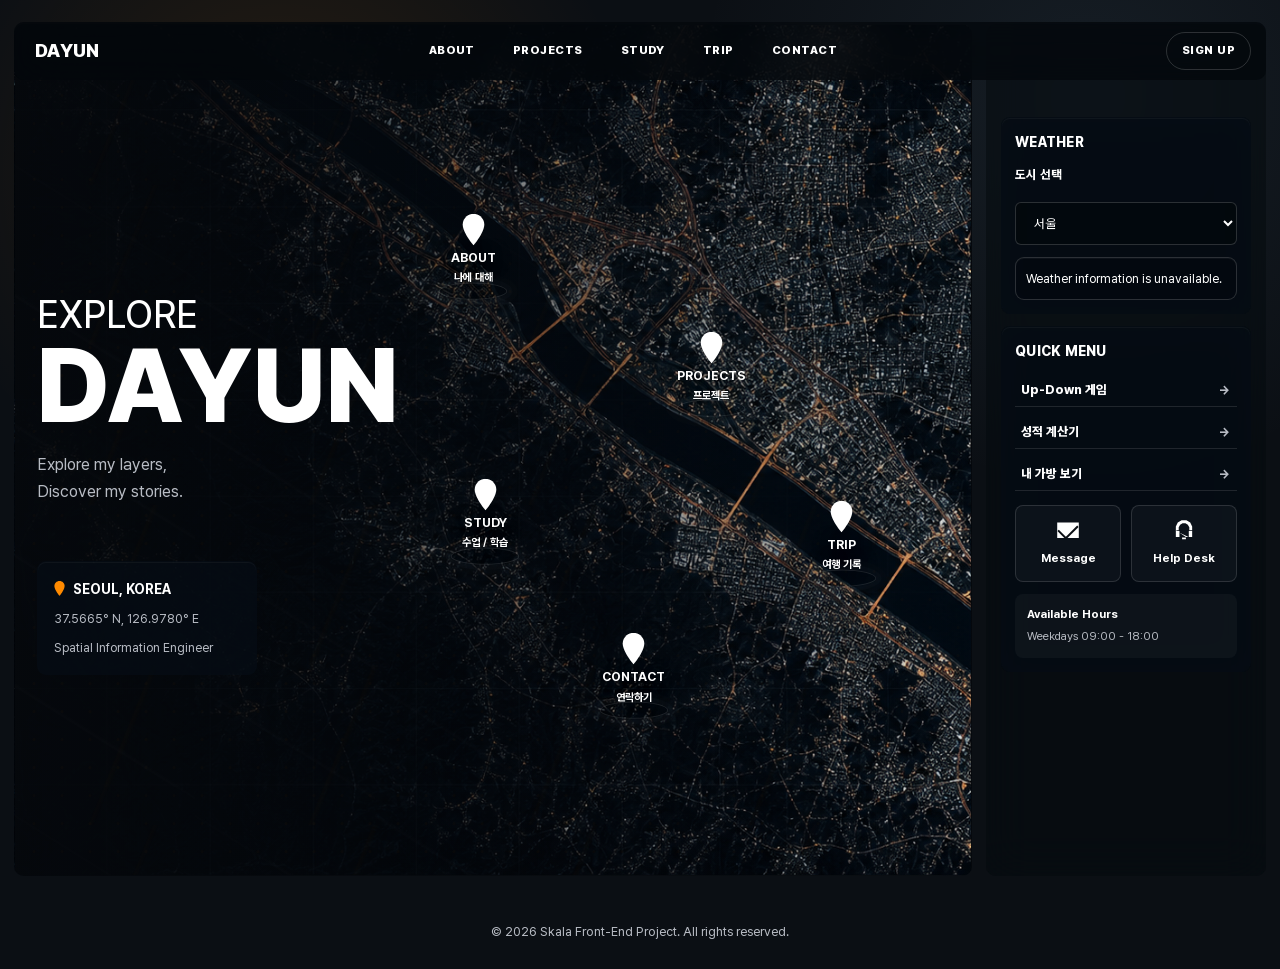
==== commit 27658554: "Explore DAYUN 배경 오버라이드와 핀 이미지 적용" ====
--- a/html/index.html
+++ b/html/index.html
@@ -3,7 +3,7 @@
 <head>
     <meta charset="UTF-8">
     <meta name="viewport" content="width=device-width, initial-scale=1.0">
-    <link rel="stylesheet" href="../css/style.css?v=pin-map-20260716">
+    <link rel="stylesheet" href="../css/style.css?v=final-pin-map-20260716">
     <script src="../script/upDown.js" defer></script>
     <script src="../script/grade.js" defer></script>
     <script src="../script/bag.js" defer></script>
--- a/css/style.css
+++ b/css/style.css
@@ -2131,3 +2131,34 @@
         padding: 14px;
     }
 }
+
+/* Final hard override: current map and image-based pins */
+.explore-layout .explore-hero {
+    background:
+        linear-gradient(90deg, rgba(5, 8, 12, 0.97) 0%, rgba(5, 8, 12, 0.64) 32%, rgba(5, 8, 12, 0.08) 100%),
+        url("../html/media/explore-map-nw-se-river.png") center / cover no-repeat;
+}
+
+.pin-dot {
+    width: 23px;
+    height: 32px;
+    border-radius: 0;
+    background: currentColor;
+    transform: none;
+    clip-path: none;
+    -webkit-mask: url("../html/media/pin-marker.svg") center / contain no-repeat;
+    mask: url("../html/media/pin-marker.svg") center / contain no-repeat;
+}
+
+.pin-dot::before {
+    content: none;
+}
+
+.location-card strong::before {
+    width: 11px;
+    height: 15px;
+    background: var(--accent);
+    clip-path: none;
+    -webkit-mask: url("../html/media/pin-marker.svg") center / contain no-repeat;
+    mask: url("../html/media/pin-marker.svg") center / contain no-repeat;
+}
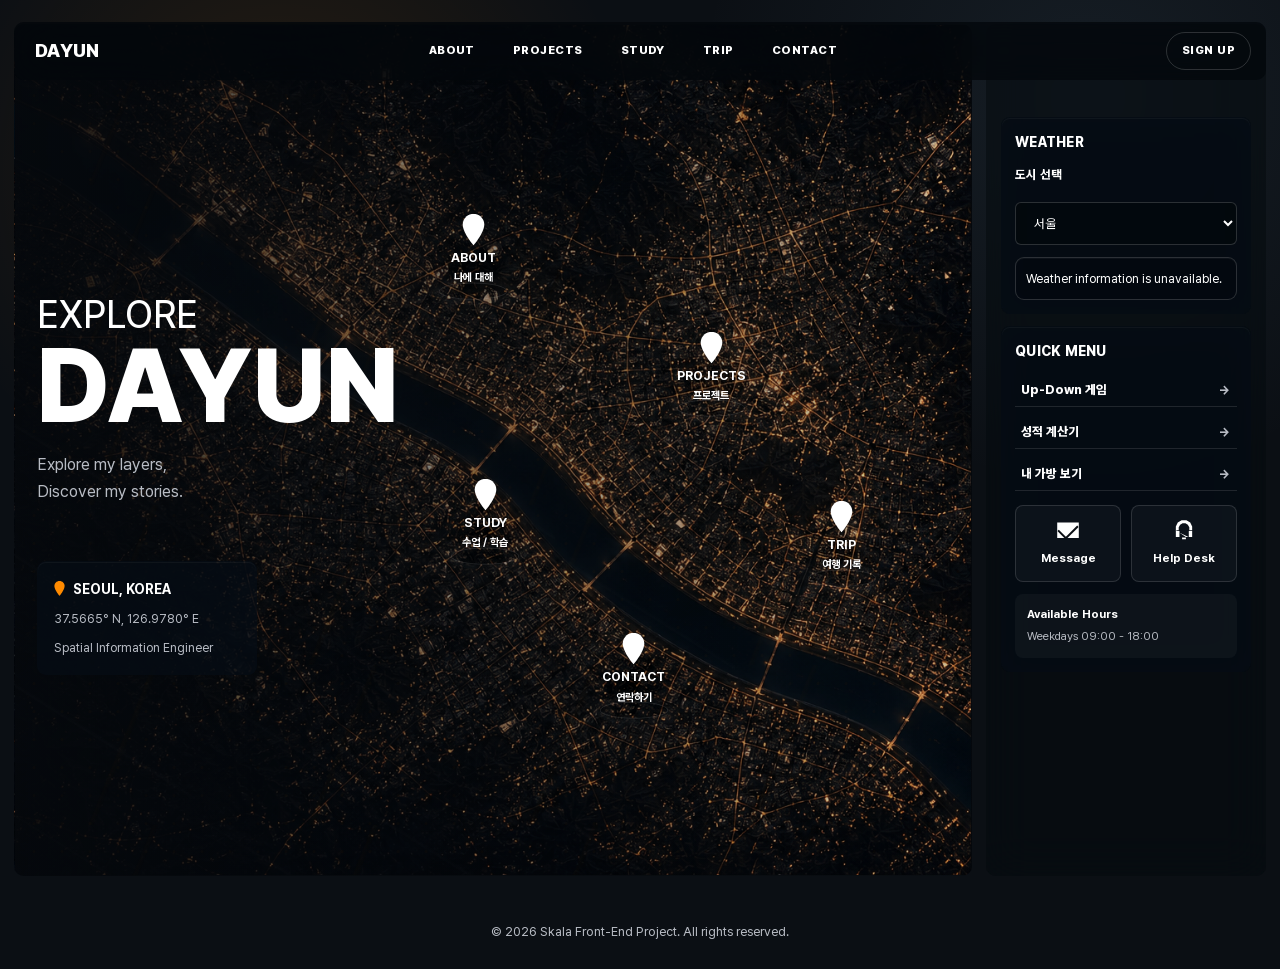
==== commit 210cb65d: "Explore DAYUN 배경 이미지 교체" ====
--- a/html/index.html
+++ b/html/index.html
@@ -3,7 +3,7 @@
 <head>
     <meta charset="UTF-8">
     <meta name="viewport" content="width=device-width, initial-scale=1.0">
-    <link rel="stylesheet" href="../css/style.css?v=final-pin-map-20260716">
+    <link rel="stylesheet" href="../css/style.css?v=hero-reference-20260716">
     <script src="../script/upDown.js" defer></script>
     <script src="../script/grade.js" defer></script>
     <script src="../script/bag.js" defer></script>
--- a/css/style.css
+++ b/css/style.css
@@ -2135,8 +2135,8 @@
 /* Final hard override: current map and image-based pins */
 .explore-layout .explore-hero {
     background:
-        linear-gradient(90deg, rgba(5, 8, 12, 0.97) 0%, rgba(5, 8, 12, 0.64) 32%, rgba(5, 8, 12, 0.08) 100%),
-        url("../html/media/explore-map-nw-se-river.png") center / cover no-repeat;
+        linear-gradient(90deg, rgba(5, 8, 12, 0.96) 0%, rgba(5, 8, 12, 0.56) 31%, rgba(5, 8, 12, 0.1) 100%),
+        url("../html/media/hero-map-reference.png") center / cover no-repeat;
 }
 
 .pin-dot {
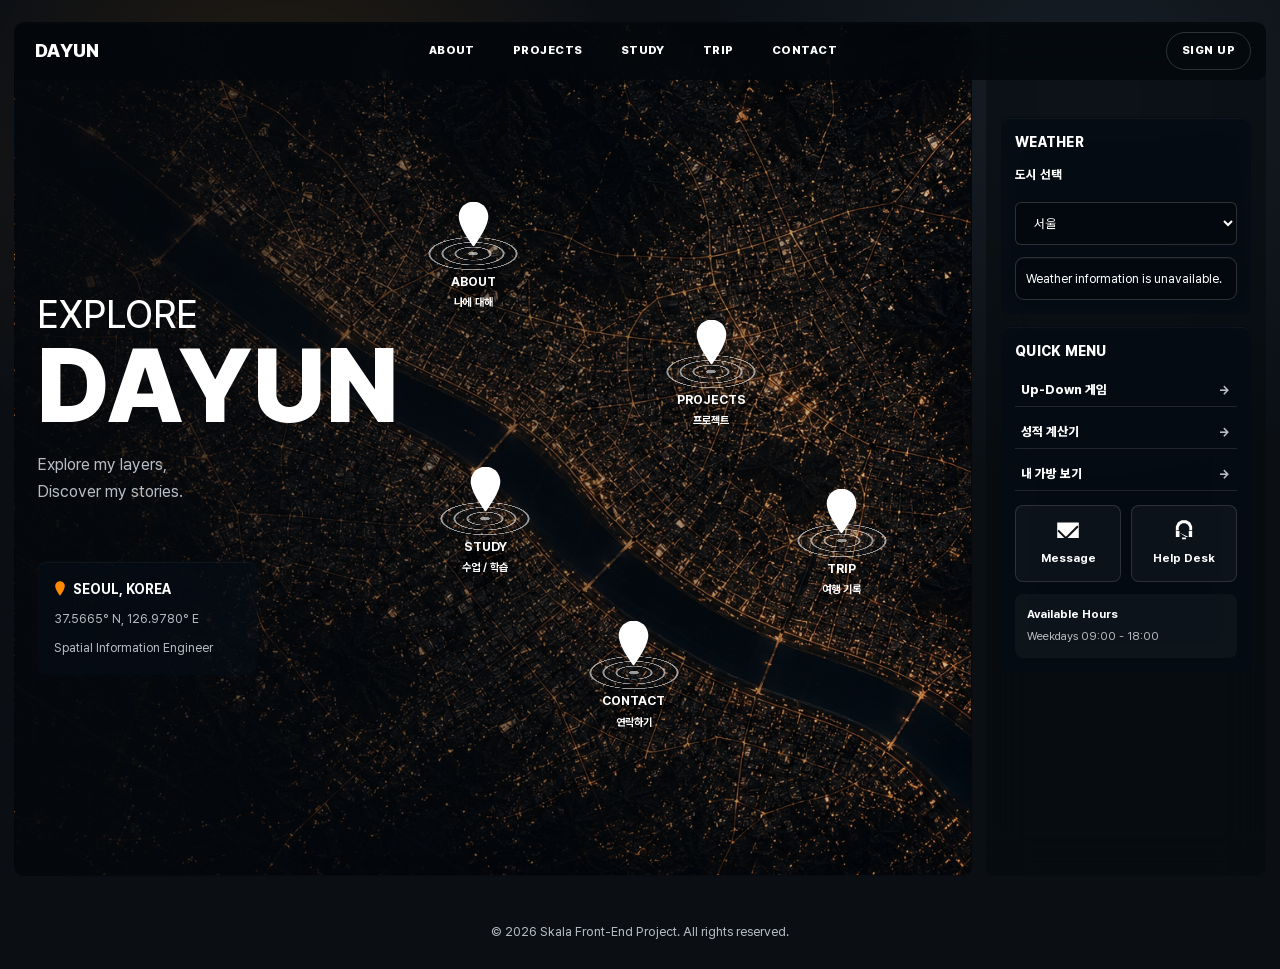
==== commit 0a12d422: "Explore DAYUN 핀 마커 스타일 개선" ====
--- a/html/index.html
+++ b/html/index.html
@@ -3,7 +3,7 @@
 <head>
     <meta charset="UTF-8">
     <meta name="viewport" content="width=device-width, initial-scale=1.0">
-    <link rel="stylesheet" href="../css/style.css?v=hero-reference-20260716">
+    <link rel="stylesheet" href="../css/style.css?v=pin-mockup-20260716">
     <script src="../script/upDown.js" defer></script>
     <script src="../script/grade.js" defer></script>
     <script src="../script/bag.js" defer></script>
--- a/css/style.css
+++ b/css/style.css
@@ -1771,6 +1771,7 @@
 }
 
 .map-pin {
+    position: absolute;
     font-size: 0.69rem;
 }
 
@@ -2162,3 +2163,62 @@
     -webkit-mask: url("../html/media/pin-marker.svg") center / contain no-repeat;
     mask: url("../html/media/pin-marker.svg") center / contain no-repeat;
 }
+
+/* Pin mockup style: clean marker with concentric location rings */
+.map-pin {
+    row-gap: 2px;
+}
+
+.map-pin::before {
+    content: "";
+    order: 2;
+    width: 92px;
+    height: 34px;
+    margin-top: -12px;
+    border-radius: 50%;
+    background:
+        radial-gradient(ellipse at center, currentColor 0 7%, transparent 8%),
+        radial-gradient(ellipse at center, transparent 0 25%, currentColor 26% 28%, transparent 29% 45%, currentColor 46% 48%, transparent 49% 65%, currentColor 66% 68%, transparent 69%);
+    opacity: 0.58;
+    filter: drop-shadow(0 0 7px rgba(255, 255, 255, 0.18));
+    transition: opacity 280ms ease, filter 280ms ease, transform 280ms ease;
+}
+
+.map-pin::after {
+    content: none;
+}
+
+.pin-dot {
+    width: 31px;
+    height: 45px;
+    order: 1;
+    filter:
+        drop-shadow(0 12px 12px rgba(0, 0, 0, 0.55))
+        drop-shadow(0 0 8px rgba(255, 255, 255, 0.12));
+}
+
+.map-pin strong {
+    order: 3;
+    margin-top: -2px;
+}
+
+.map-pin small {
+    order: 4;
+}
+
+.map-pin:hover::before,
+.map-pin:focus-visible::before,
+.map-pin.is-active::before {
+    opacity: 0.95;
+    filter: drop-shadow(0 0 14px rgba(255, 138, 0, 0.82));
+    transform: scale(1.08);
+    animation: pinRipple 950ms ease-out infinite;
+}
+
+.map-pin:hover .pin-dot,
+.map-pin:focus-visible .pin-dot,
+.map-pin.is-active .pin-dot {
+    filter:
+        drop-shadow(0 14px 15px rgba(0, 0, 0, 0.62))
+        drop-shadow(0 0 18px rgba(255, 138, 0, 0.78));
+}
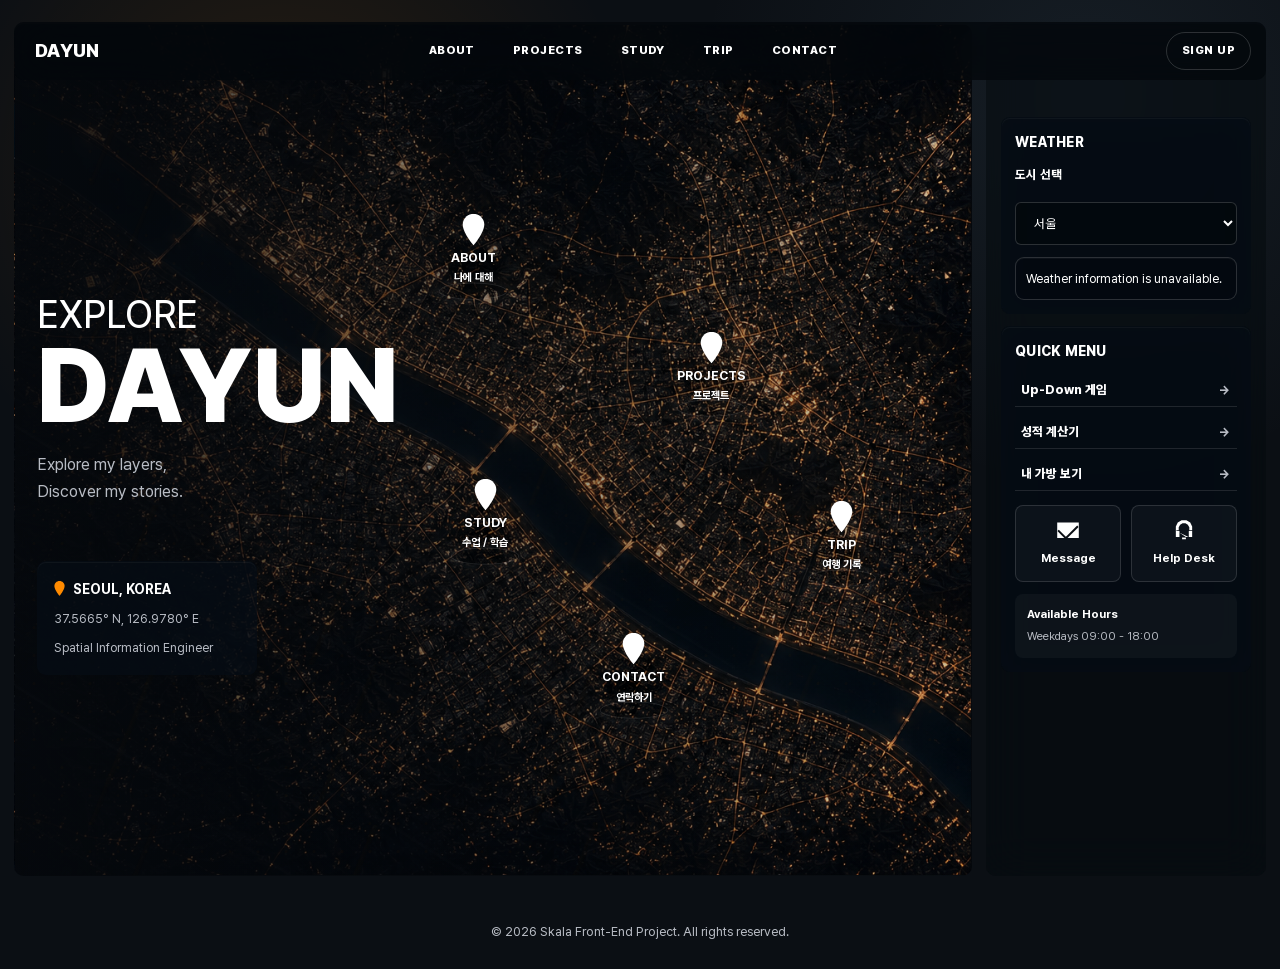
==== commit 107ecf45: "Explore DAYUN 핀 스타일 복구" ====
--- a/html/index.html
+++ b/html/index.html
@@ -3,7 +3,7 @@
 <head>
     <meta charset="UTF-8">
     <meta name="viewport" content="width=device-width, initial-scale=1.0">
-    <link rel="stylesheet" href="../css/style.css?v=pin-mockup-20260716">
+    <link rel="stylesheet" href="../css/style.css?v=pin-restore-20260716">
     <script src="../script/upDown.js" defer></script>
     <script src="../script/grade.js" defer></script>
     <script src="../script/bag.js" defer></script>
--- a/css/style.css
+++ b/css/style.css
@@ -2163,62 +2163,3 @@
     -webkit-mask: url("../html/media/pin-marker.svg") center / contain no-repeat;
     mask: url("../html/media/pin-marker.svg") center / contain no-repeat;
 }
-
-/* Pin mockup style: clean marker with concentric location rings */
-.map-pin {
-    row-gap: 2px;
-}
-
-.map-pin::before {
-    content: "";
-    order: 2;
-    width: 92px;
-    height: 34px;
-    margin-top: -12px;
-    border-radius: 50%;
-    background:
-        radial-gradient(ellipse at center, currentColor 0 7%, transparent 8%),
-        radial-gradient(ellipse at center, transparent 0 25%, currentColor 26% 28%, transparent 29% 45%, currentColor 46% 48%, transparent 49% 65%, currentColor 66% 68%, transparent 69%);
-    opacity: 0.58;
-    filter: drop-shadow(0 0 7px rgba(255, 255, 255, 0.18));
-    transition: opacity 280ms ease, filter 280ms ease, transform 280ms ease;
-}
-
-.map-pin::after {
-    content: none;
-}
-
-.pin-dot {
-    width: 31px;
-    height: 45px;
-    order: 1;
-    filter:
-        drop-shadow(0 12px 12px rgba(0, 0, 0, 0.55))
-        drop-shadow(0 0 8px rgba(255, 255, 255, 0.12));
-}
-
-.map-pin strong {
-    order: 3;
-    margin-top: -2px;
-}
-
-.map-pin small {
-    order: 4;
-}
-
-.map-pin:hover::before,
-.map-pin:focus-visible::before,
-.map-pin.is-active::before {
-    opacity: 0.95;
-    filter: drop-shadow(0 0 14px rgba(255, 138, 0, 0.82));
-    transform: scale(1.08);
-    animation: pinRipple 950ms ease-out infinite;
-}
-
-.map-pin:hover .pin-dot,
-.map-pin:focus-visible .pin-dot,
-.map-pin.is-active .pin-dot {
-    filter:
-        drop-shadow(0 14px 15px rgba(0, 0, 0, 0.62))
-        drop-shadow(0 0 18px rgba(255, 138, 0, 0.78));
-}
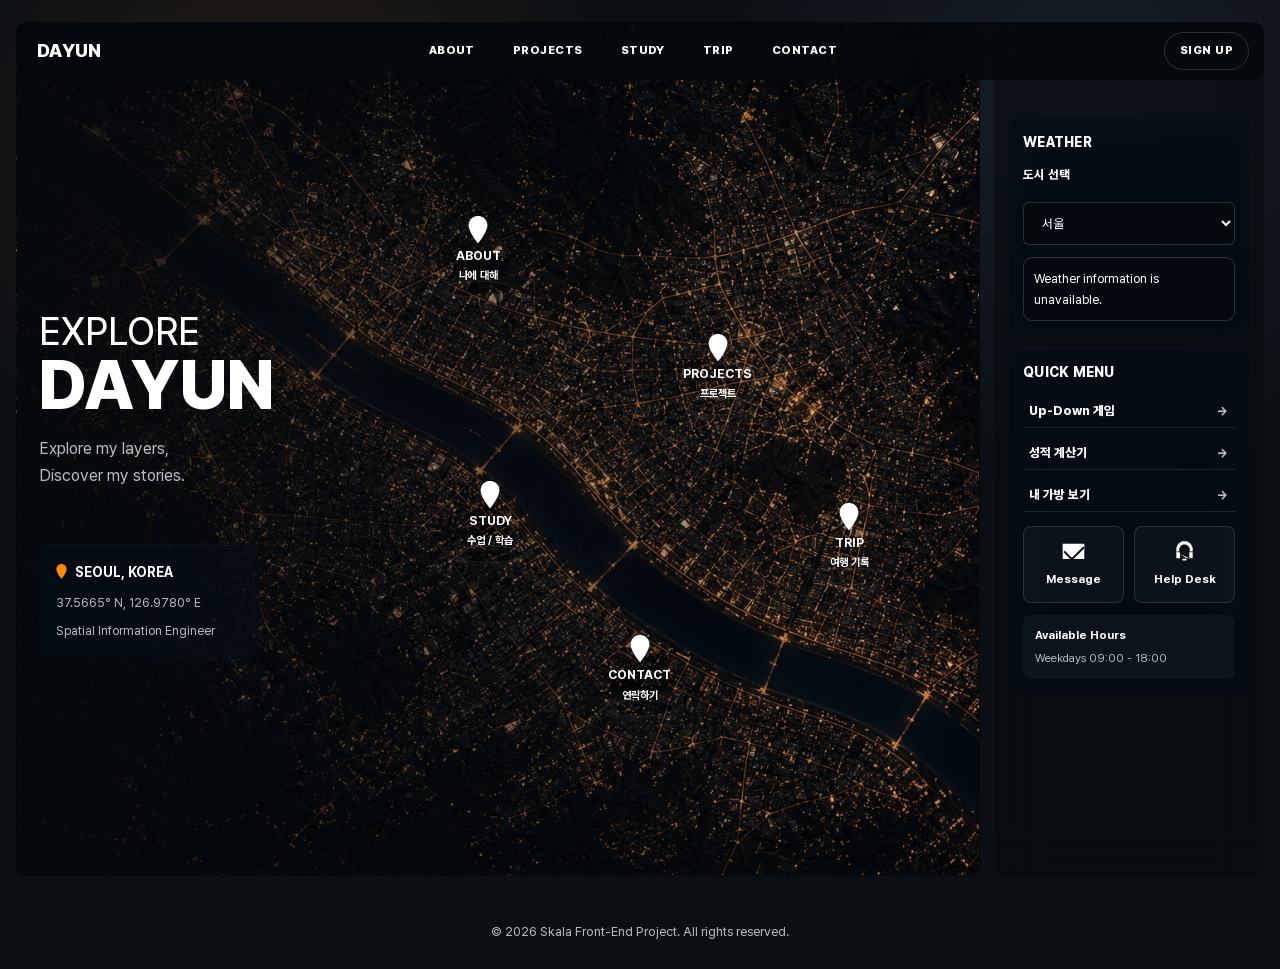
==== commit 50198ade: "Explore DAYUN 4단계 반응형 적용" ====
--- a/html/index.html
+++ b/html/index.html
@@ -3,7 +3,7 @@
 <head>
     <meta charset="UTF-8">
     <meta name="viewport" content="width=device-width, initial-scale=1.0">
-    <link rel="stylesheet" href="../css/style.css?v=pin-restore-20260716">
+    <link rel="stylesheet" href="../css/style.css?v=responsive-4step-20260716">
     <script src="../script/upDown.js" defer></script>
     <script src="../script/grade.js" defer></script>
     <script src="../script/bag.js" defer></script>
@@ -16,7 +16,12 @@
 
     <nav class="site-nav">
         <a href="index.html" class="brand" data-route>DAYUN</a>
-        <div class="nav-center">
+        <button type="button" class="menu-toggle" aria-controls="primary-menu" aria-expanded="false">
+            <span></span>
+            <span></span>
+            <span></span>
+        </button>
+        <div class="nav-center" id="primary-menu">
             <a href="myProfile.html" data-route>ABOUT</a>
             <a href="myHoliday.html" data-route>PROJECTS</a>
             <a href="myClass.html" data-route>STUDY</a>
--- a/css/style.css
+++ b/css/style.css
@@ -2163,3 +2163,383 @@
     -webkit-mask: url("../html/media/pin-marker.svg") center / contain no-repeat;
     mask: url("../html/media/pin-marker.svg") center / contain no-repeat;
 }
+
+/* Four-step responsive layout */
+html,
+body {
+    max-width: 100%;
+    overflow-x: hidden;
+}
+
+.menu-toggle {
+    display: none;
+}
+
+.home-page .site-nav {
+    width: min(1440px, calc(100% - 32px));
+}
+
+.portal-container.explore-layout {
+    width: min(1440px, calc(100% - 32px));
+    grid-template-columns: minmax(0, 1fr) 270px;
+}
+
+.hero-copy h1 {
+    font-size: clamp(4.25rem, 5.2vw, 4.75rem);
+}
+
+.pin-dot {
+    width: 26px;
+    height: 28px;
+    object-fit: contain;
+}
+
+.map-pin {
+    min-width: 44px;
+    min-height: 44px;
+}
+
+@media (max-width: 1279px) {
+    /* Laptop */
+    .home-page .site-nav {
+        width: min(100% - 28px, 1180px);
+        min-height: 54px;
+    }
+
+    .brand {
+        font-size: 1.04rem;
+    }
+
+    .nav-center {
+        gap: clamp(16px, 2.7vw, 30px);
+    }
+
+    .nav-center a,
+    .signup-link {
+        font-size: 0.68rem;
+    }
+
+    .portal-container.explore-layout {
+        width: min(100% - 28px, 1180px);
+        grid-template-columns: minmax(0, 1fr) 240px;
+        gap: 12px;
+    }
+
+    .explore-layout .explore-hero {
+        min-height: 630px;
+        grid-template-columns: minmax(220px, 0.44fr) minmax(420px, 1fr);
+        padding: 82px 18px 18px;
+    }
+
+    .hero-copy h1 {
+        font-size: clamp(3.85rem, 5vw, 4.25rem);
+    }
+
+    .kicker {
+        font-size: clamp(1.45rem, 2.5vw, 2.1rem);
+    }
+
+    .hero-copy .welcome-text {
+        font-size: 0.92rem;
+        margin-bottom: 44px;
+    }
+
+    .location-card {
+        width: min(205px, 100%);
+        padding: 14px;
+    }
+
+    .pin-dot {
+        width: 23px;
+        height: 26px;
+    }
+
+    .map-pin {
+        font-size: 0.7rem;
+    }
+
+    .map-pin small {
+        font-size: 0.6rem;
+    }
+
+    .pin-about {
+        left: 24%;
+        top: 21%;
+    }
+
+    .pin-projects {
+        left: 60%;
+        top: 32%;
+    }
+
+    .pin-study {
+        left: 25%;
+        top: 55%;
+    }
+
+    .pin-trip {
+        left: 78%;
+        top: 60%;
+    }
+
+    .pin-contact {
+        left: 49%;
+        top: 76%;
+    }
+
+    .explore-panel {
+        padding: 82px 12px 12px;
+    }
+
+    .explore-panel .tool-section {
+        padding: 12px;
+    }
+}
+
+@media (max-width: 1023px) {
+    /* Tablet */
+    .home-page .site-nav {
+        position: static;
+        margin: 16px auto 0;
+        transform: none;
+    }
+
+    .portal-container.explore-layout {
+        grid-template-columns: 1fr;
+        margin-top: 14px;
+    }
+
+    .explore-layout .explore-hero {
+        grid-template-columns: minmax(220px, 0.42fr) minmax(390px, 1fr);
+        min-height: 590px;
+        padding: 34px 20px 20px;
+    }
+
+    .hero-copy {
+        align-self: start;
+        padding-top: 54px;
+    }
+
+    .hero-copy h1 {
+        font-size: clamp(3.25rem, 7vw, 3.75rem);
+    }
+
+    .kicker {
+        font-size: clamp(1.35rem, 3vw, 1.85rem);
+    }
+
+    .map-stage {
+        min-height: 560px;
+    }
+
+    .pin-about {
+        left: 30%;
+        top: 16%;
+    }
+
+    .pin-projects {
+        left: 66%;
+        top: 27%;
+    }
+
+    .pin-study {
+        left: 30%;
+        top: 48%;
+    }
+
+    .pin-trip {
+        left: 72%;
+        top: 61%;
+    }
+
+    .pin-contact {
+        left: 49%;
+        top: 82%;
+    }
+
+    .explore-panel {
+        display: grid;
+        grid-template-columns: repeat(2, minmax(0, 1fr));
+        gap: 12px;
+        padding: 0;
+        background: transparent;
+    }
+
+    .explore-panel .tool-section {
+        min-width: 0;
+        margin-bottom: 0;
+    }
+}
+
+@media (max-width: 767px) {
+    /* Mobile */
+    .home-page .site-nav {
+        position: relative;
+        z-index: 20;
+        left: auto;
+        transform: none;
+        margin: 16px auto 0;
+        width: min(100% - 32px, 720px);
+        min-height: 56px;
+        grid-template-columns: auto auto auto;
+        gap: 10px;
+        padding: 10px 12px;
+    }
+
+    .brand {
+        justify-self: start;
+        font-size: 1rem;
+    }
+
+    .menu-toggle {
+        display: inline-grid;
+        justify-self: center;
+        place-items: center;
+        gap: 4px;
+        width: 44px;
+        height: 44px;
+        padding: 0;
+        border: 1px solid rgba(255, 255, 255, 0.16);
+        border-radius: 999px;
+        background: rgba(255, 255, 255, 0.04);
+        cursor: pointer;
+    }
+
+    .menu-toggle span {
+        display: block;
+        width: 18px;
+        height: 2px;
+        border-radius: 999px;
+        background: var(--text);
+    }
+
+    .signup-link {
+        justify-self: end;
+        padding: 8px 11px;
+        font-size: 0.66rem;
+    }
+
+    .nav-center {
+        position: absolute;
+        top: calc(100% + 8px);
+        left: 0;
+        right: 0;
+        display: none;
+        grid-template-columns: 1fr;
+        gap: 0;
+        padding: 8px;
+        border: 1px solid rgba(255, 255, 255, 0.16);
+        border-radius: 12px;
+        background: rgba(5, 9, 13, 0.94);
+        backdrop-filter: blur(18px);
+    }
+
+    .nav-center.is-open {
+        display: grid;
+    }
+
+    .nav-center a {
+        min-height: 44px;
+        display: flex;
+        align-items: center;
+        padding: 0 12px;
+        border-radius: 8px;
+        font-size: 0.76rem;
+    }
+
+    .portal-container.explore-layout {
+        width: min(100% - 32px, 720px);
+        margin-top: 14px;
+    }
+
+    .explore-layout .explore-hero {
+        grid-template-columns: 1fr;
+        min-height: auto;
+        padding: 22px 18px 28px;
+        background-position: 58% center;
+    }
+
+    .hero-copy {
+        min-height: auto;
+        padding-top: 0;
+    }
+
+    .kicker {
+        font-size: clamp(1.25rem, 7vw, 1.75rem);
+    }
+
+    .hero-copy h1 {
+        font-size: clamp(2.5rem, 12vw, 3rem);
+    }
+
+    .hero-copy .welcome-text {
+        margin-bottom: 20px;
+        font-size: 0.9rem;
+    }
+
+    .location-card {
+        width: min(100%, 250px);
+    }
+
+    .map-stage {
+        min-height: 740px;
+    }
+
+    .map-pin {
+        min-width: 44px;
+        min-height: 44px;
+        max-width: 96px;
+        font-size: 0.68rem;
+    }
+
+    .map-pin small {
+        font-size: 0.58rem;
+    }
+
+    .pin-dot {
+        width: 22px;
+        height: 25px;
+        object-fit: contain;
+    }
+
+    .pin-about {
+        left: 29%;
+        top: 10%;
+    }
+
+    .pin-projects {
+        left: 69%;
+        top: 24%;
+    }
+
+    .pin-study {
+        left: 31%;
+        top: 42%;
+    }
+
+    .pin-trip {
+        left: 70%;
+        top: 60%;
+    }
+
+    .pin-contact {
+        left: 47%;
+        top: 82%;
+    }
+
+    .explore-panel {
+        grid-template-columns: 1fr;
+    }
+
+    .explore-panel .tool-section,
+    .mini-box,
+    .tool-section button,
+    .tool-section select,
+    .support-link {
+        max-width: 100%;
+    }
+
+    .support-actions {
+        grid-template-columns: 1fr 1fr;
+    }
+}
